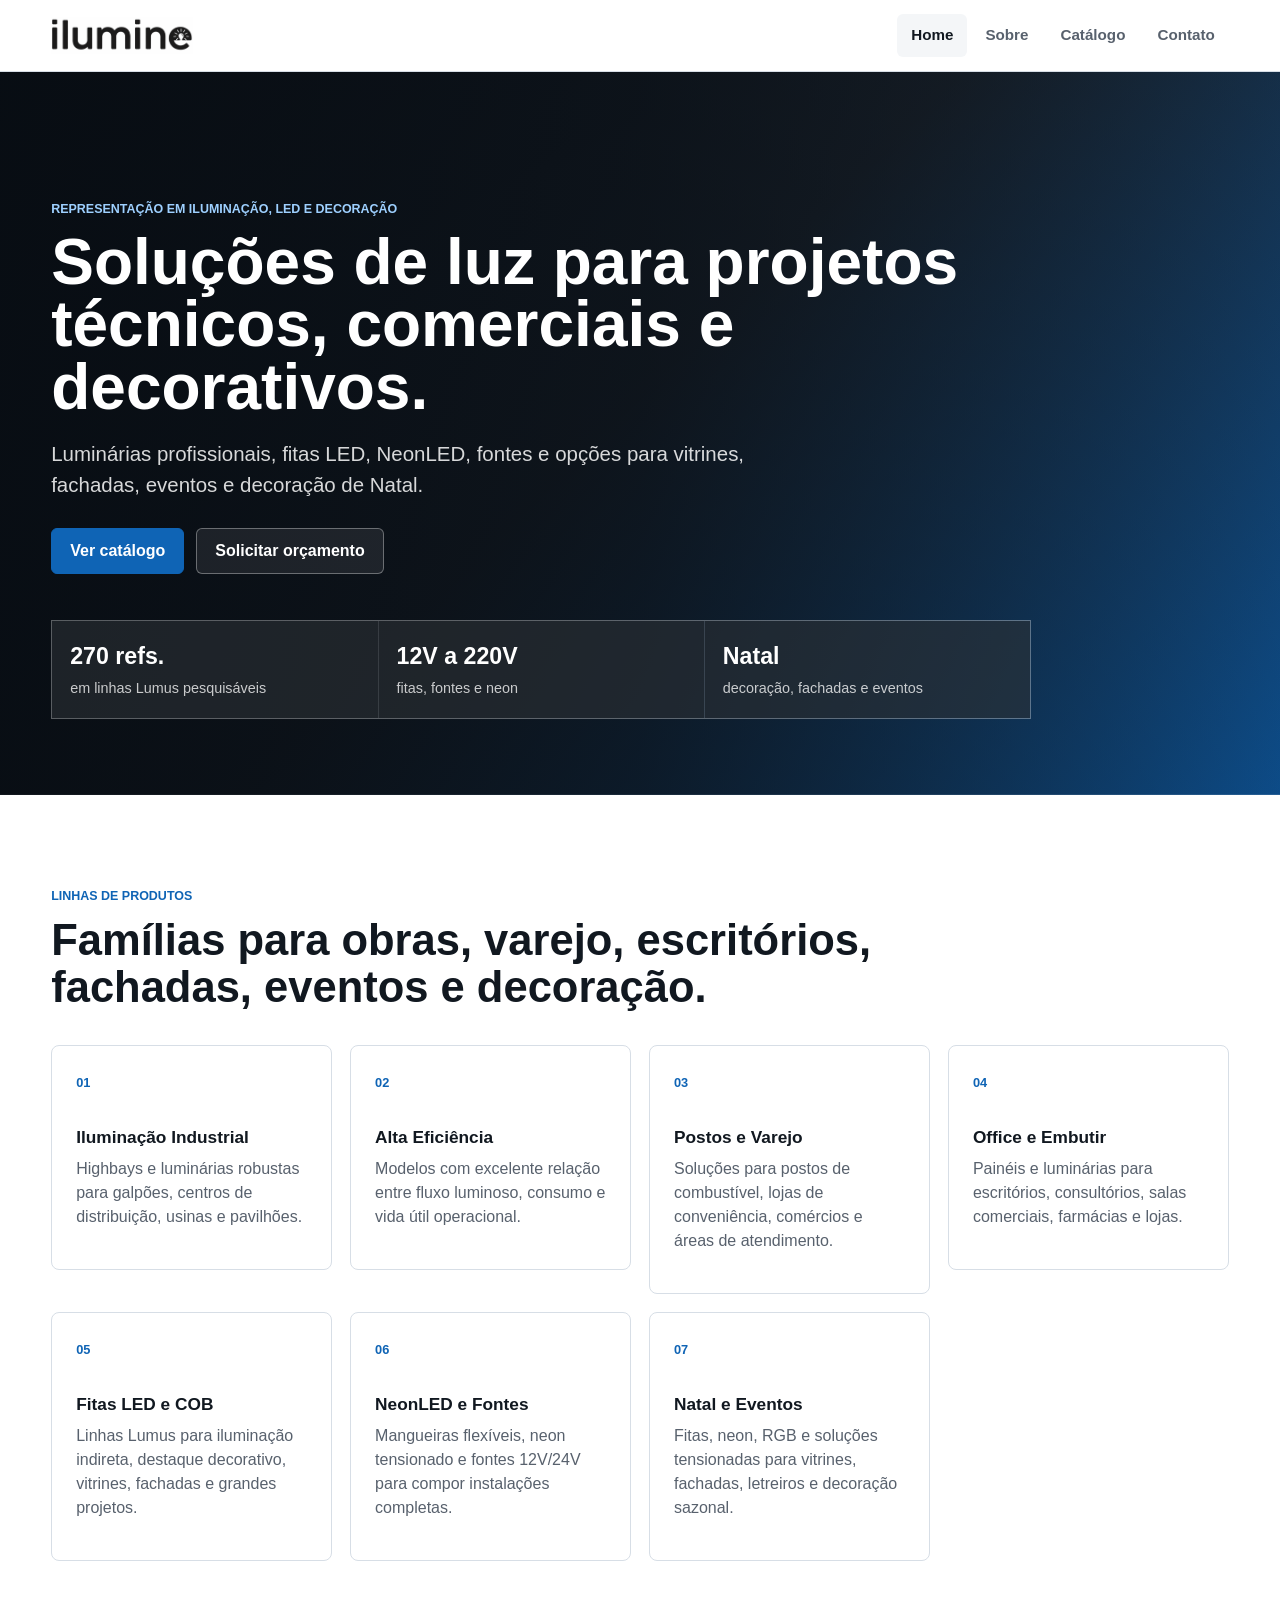
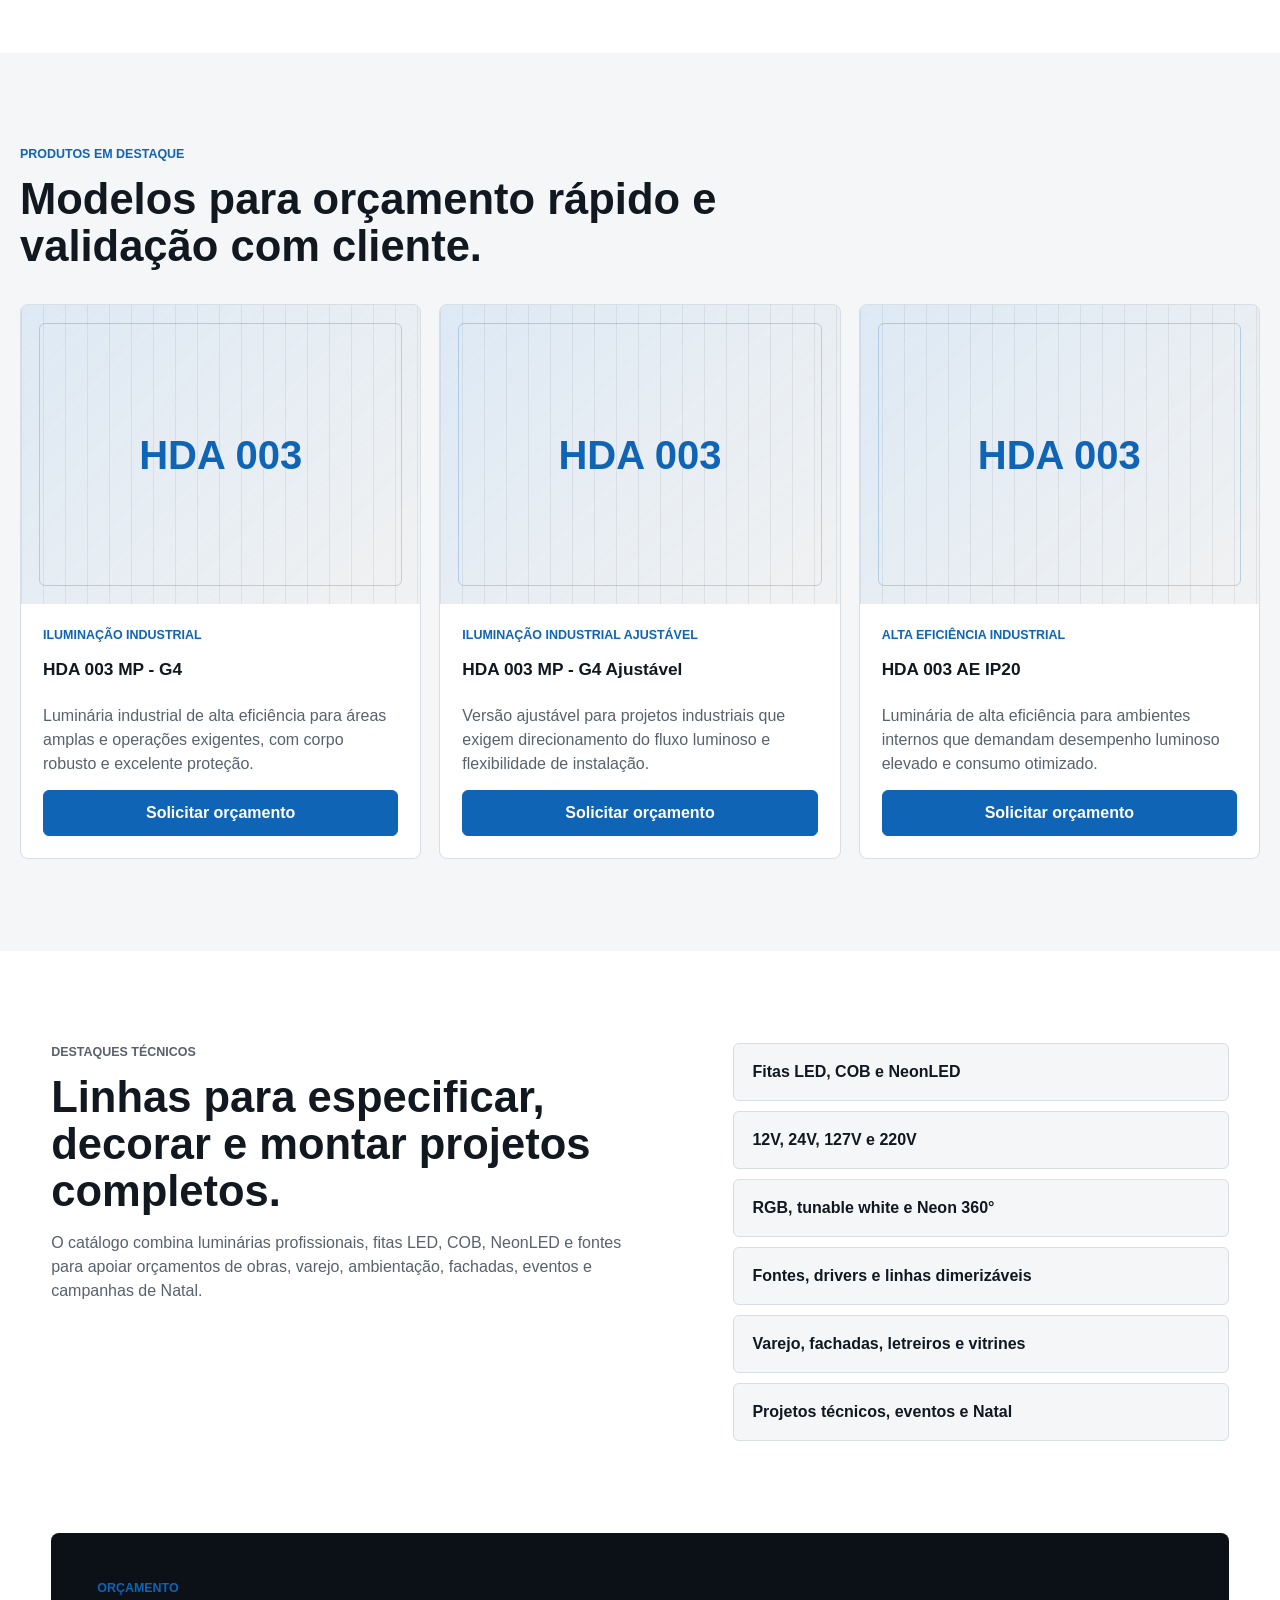
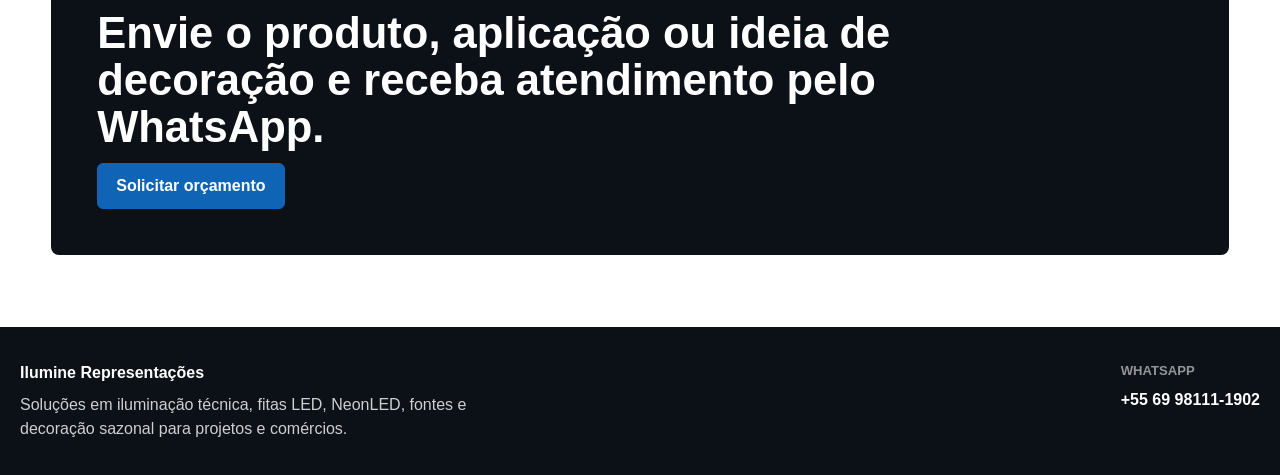
==== index.html @ 845457a4 "alteracao_estrutura" ====
<!doctype html>
<html lang="pt-BR">
  <head>
    <meta charset="utf-8">
    <meta name="viewport" content="width=device-width, initial-scale=1">
    <meta
      name="description"
      content="Ilumine Representações: soluções em iluminação técnica, fitas LED, NeonLED, fontes e decoração sazonal."
    >
    <title>Ilumine Representações | Iluminação, LED e decoração</title>
    <link rel="stylesheet" href="assets/css/style.css">
  </head>
  <body>
    <header class="site-header">
      <a class="brand" href="index.html" aria-label="Ilumine Representações">
        <img class="brand-logo" src="assets/img/logo-preta.png" alt="" data-logo>
        <span class="brand-mark" aria-hidden="true">IL</span>
        <span class="brand-name">Ilumine Representações</span>
      </a>

      <button class="nav-toggle" type="button" aria-label="Abrir menu" aria-expanded="false" data-nav-toggle>
        <span></span>
        <span></span>
        <span></span>
      </button>

      <nav class="site-nav" aria-label="Navegação principal" data-site-nav>
        <a href="index.html">Home</a>
        <a href="sobre.html">Sobre</a>
        <a href="catalogo.html">Catálogo</a>
        <a href="contato.html">Contato</a>
      </nav>
    </header>

    <main>
      <section class="hero hero-home">
        <div class="hero-content">
          <p class="eyebrow">Representação em iluminação, LED e decoração</p>
          <h1>Soluções de luz para projetos técnicos, comerciais e decorativos.</h1>
          <p class="hero-copy">
            Luminárias profissionais, fitas LED, NeonLED, fontes e opções para vitrines, fachadas, eventos e decoração de Natal.
          </p>
          <div class="hero-actions">
            <a class="button button-primary" href="catalogo.html">Ver catálogo</a>
            <a class="button button-secondary" href="#" data-whatsapp-general>Solicitar orçamento</a>
          </div>
          <dl class="hero-metrics" aria-label="Destaques da linha">
            <div>
              <dt>270 refs.</dt>
              <dd>em linhas Lumus pesquisáveis</dd>
            </div>
            <div>
              <dt>12V a 220V</dt>
              <dd>fitas, fontes e neon</dd>
            </div>
            <div>
              <dt>Natal</dt>
              <dd>decoração, fachadas e eventos</dd>
            </div>
          </dl>
        </div>
      </section>

      <section class="section">
        <div class="section-heading">
          <p class="eyebrow">Linhas de produtos</p>
          <h2>Famílias para obras, varejo, escritórios, fachadas, eventos e decoração.</h2>
        </div>

        <div class="category-grid">
          <article class="category-card">
            <span class="category-index">01</span>
            <h3>Iluminação Industrial</h3>
            <p>Highbays e luminárias robustas para galpões, centros de distribuição, usinas e pavilhões.</p>
          </article>
          <article class="category-card">
            <span class="category-index">02</span>
            <h3>Alta Eficiência</h3>
            <p>Modelos com excelente relação entre fluxo luminoso, consumo e vida útil operacional.</p>
          </article>
          <article class="category-card">
            <span class="category-index">03</span>
            <h3>Postos e Varejo</h3>
            <p>Soluções para postos de combustível, lojas de conveniência, comércios e áreas de atendimento.</p>
          </article>
          <article class="category-card">
            <span class="category-index">04</span>
            <h3>Office e Embutir</h3>
            <p>Painéis e luminárias para escritórios, consultórios, salas comerciais, farmácias e lojas.</p>
          </article>
          <article class="category-card">
            <span class="category-index">05</span>
            <h3>Fitas LED e COB</h3>
            <p>Linhas Lumus para iluminação indireta, destaque decorativo, vitrines, fachadas e grandes projetos.</p>
          </article>
          <article class="category-card">
            <span class="category-index">06</span>
            <h3>NeonLED e Fontes</h3>
            <p>Mangueiras flexíveis, neon tensionado e fontes 12V/24V para compor instalações completas.</p>
          </article>
          <article class="category-card">
            <span class="category-index">07</span>
            <h3>Natal e Eventos</h3>
            <p>Fitas, neon, RGB e soluções tensionadas para vitrines, fachadas, letreiros e decoração sazonal.</p>
          </article>
        </div>
      </section>

      <section class="section section-muted">
        <div class="section-heading">
          <p class="eyebrow">Produtos em destaque</p>
          <h2>Modelos para orçamento rápido e validação com cliente.</h2>
        </div>
        <div class="featured-grid" data-featured-products>
          <p class="state-message">Carregando produtos...</p>
        </div>
      </section>

      <section class="section technical-band">
        <div class="technical-copy">
          <p class="eyebrow">Destaques técnicos</p>
          <h2>Linhas para especificar, decorar e montar projetos completos.</h2>
          <p>
            O catálogo combina luminárias profissionais, fitas LED, COB, NeonLED e fontes para apoiar orçamentos de
            obras, varejo, ambientação, fachadas, eventos e campanhas de Natal.
          </p>
        </div>
        <div class="technical-list" aria-label="Destaques técnicos">
          <span>Fitas LED, COB e NeonLED</span>
          <span>12V, 24V, 127V e 220V</span>
          <span>RGB, tunable white e Neon 360°</span>
          <span>Fontes, drivers e linhas dimerizáveis</span>
          <span>Varejo, fachadas, letreiros e vitrines</span>
          <span>Projetos técnicos, eventos e Natal</span>
        </div>
      </section>

      <section class="section cta-section">
        <div>
          <p class="eyebrow">Orçamento</p>
          <h2>Envie o produto, aplicação ou ideia de decoração e receba atendimento pelo WhatsApp.</h2>
        </div>
        <a class="button button-primary" href="#" data-whatsapp-general>Solicitar orçamento</a>
      </section>
    </main>

    <footer class="site-footer">
      <div>
        <strong>Ilumine Representações</strong>
        <p>Soluções em iluminação técnica, fitas LED, NeonLED, fontes e decoração sazonal para projetos e comércios.</p>
      </div>
      <div>
        <span>WhatsApp</span>
        <a href="#" data-whatsapp-general>+55 69 98111-1902</a>
      </div>
    </footer>

    <script src="assets/js/main.js"></script>
  </body>
</html>
---- assets/css/style.css ----
:root {
  --color-bg: #ffffff;
  --color-surface: #f4f6f8;
  --color-surface-strong: #e8edf2;
  --color-text: #111820;
  --color-muted: #58616d;
  --color-line: #d7dee6;
  --color-dark: #0b1117;
  --color-blue: #0f64b5;
  --color-blue-dark: #094b89;
  --color-blue-soft: #e8f2fb;
  --shadow-soft: 0 18px 45px rgba(11, 17, 23, 0.08);
  --radius: 8px;
  --container: 1520px;
  --gutter: clamp(20px, 4vw, 72px);
}

* {
  box-sizing: border-box;
}

html {
  scroll-behavior: smooth;
}

body {
  margin: 0;
  color: var(--color-text);
  background: var(--color-bg);
  font-family: Arial, Helvetica, sans-serif;
  line-height: 1.5;
}

img {
  display: block;
  max-width: 100%;
}

a {
  color: inherit;
  text-decoration: none;
}

button,
input,
select,
textarea {
  font: inherit;
}

.site-header {
  position: sticky;
  top: 0;
  z-index: 20;
  display: flex;
  align-items: center;
  justify-content: space-between;
  min-height: 72px;
  padding: 0 var(--gutter);
  background: rgba(255, 255, 255, 0.94);
  border-bottom: 1px solid var(--color-line);
  backdrop-filter: blur(14px);
}

.brand {
  display: inline-flex;
  align-items: center;
  gap: 14px;
  min-width: 0;
  font-weight: 700;
}

.brand-logo {
  width: clamp(142px, 11vw, 190px);
  height: auto;
  max-height: 48px;
  object-fit: contain;
}

.brand-logo.is-hidden {
  display: none;
}

.brand-mark {
  display: inline-grid;
  place-items: center;
  width: 44px;
  height: 44px;
  color: #ffffff;
  background: var(--color-dark);
  border-radius: 6px;
  font-size: 0.85rem;
  letter-spacing: 0;
}

.brand-logo:not(.is-hidden) + .brand-mark {
  display: none;
}

.brand-name {
  display: none;
  white-space: nowrap;
}

.brand-logo.is-hidden ~ .brand-name {
  display: inline;
}

.site-nav {
  display: flex;
  align-items: center;
  gap: 4px;
}

.site-nav a {
  padding: 10px 14px;
  color: var(--color-muted);
  border-radius: 6px;
  font-size: 0.95rem;
  font-weight: 700;
}

.site-nav a:hover,
.site-nav a.is-active {
  color: var(--color-text);
  background: var(--color-surface);
}

.nav-toggle {
  display: none;
  width: 42px;
  height: 42px;
  padding: 0;
  background: transparent;
  border: 1px solid var(--color-line);
  border-radius: 6px;
}

.nav-toggle span {
  display: block;
  width: 18px;
  height: 2px;
  margin: 4px auto;
  background: var(--color-text);
}

.hero {
  display: grid;
  align-items: end;
  min-height: min(760px, 78vh);
  padding: clamp(92px, 10vw, 146px) var(--gutter) clamp(44px, 7vw, 76px);
  color: #ffffff;
  background:
    linear-gradient(90deg, rgba(7, 12, 18, 0.92), rgba(7, 12, 18, 0.72), rgba(7, 12, 18, 0.28)),
    linear-gradient(135deg, #111820 0%, #202a35 48%, #0f64b5 100%),
    url("../img/hero-industrial.jpg");
  background-position: center;
  background-size: cover;
}

.hero-content,
.page-hero,
.section,
.site-footer {
  width: min(100%, var(--container));
  margin-inline: auto;
}

.hero-content {
  max-width: none;
}

.eyebrow {
  margin: 0 0 12px;
  color: var(--color-blue);
  font-size: 0.78rem;
  font-weight: 800;
  letter-spacing: 0;
  text-transform: uppercase;
}

.hero .eyebrow {
  color: #9ed0ff;
}

h1,
h2,
h3,
p {
  margin-top: 0;
}

h1 {
  max-width: 1040px;
  margin-bottom: 20px;
  font-size: clamp(2.45rem, 5vw, 5.35rem);
  line-height: 0.98;
  letter-spacing: 0;
}

h2 {
  margin-bottom: 16px;
  font-size: clamp(1.8rem, 3.4vw, 3rem);
  line-height: 1.08;
  letter-spacing: 0;
}

h3 {
  margin-bottom: 10px;
  font-size: 1.08rem;
  line-height: 1.2;
}

.hero-copy {
  max-width: 780px;
  margin-bottom: 28px;
  color: rgba(255, 255, 255, 0.84);
  font-size: clamp(1.05rem, 2vw, 1.28rem);
}

.hero-actions,
.cta-section {
  display: flex;
  flex-wrap: wrap;
  gap: 12px;
  align-items: center;
}

.button {
  display: inline-flex;
  align-items: center;
  justify-content: center;
  min-height: 46px;
  padding: 12px 18px;
  border: 1px solid transparent;
  border-radius: 6px;
  cursor: pointer;
  font-weight: 800;
  line-height: 1;
  transition: background-color 160ms ease, border-color 160ms ease, color 160ms ease, transform 160ms ease;
}

.button:hover {
  transform: translateY(-1px);
}

.button-primary {
  color: #ffffff;
  background: var(--color-blue);
  border-color: var(--color-blue);
}

.button-primary:hover {
  background: var(--color-blue-dark);
  border-color: var(--color-blue-dark);
}

.button-secondary {
  color: #ffffff;
  background: rgba(255, 255, 255, 0.08);
  border-color: rgba(255, 255, 255, 0.34);
}

.button-secondary:hover {
  background: rgba(255, 255, 255, 0.16);
}

.hero-metrics {
  display: grid;
  grid-template-columns: repeat(3, minmax(0, 1fr));
  gap: 1px;
  max-width: 980px;
  margin: 46px 0 0;
  background: rgba(255, 255, 255, 0.18);
  border: 1px solid rgba(255, 255, 255, 0.18);
}

.hero-metrics div {
  padding: 18px;
  background: rgba(8, 14, 20, 0.52);
}

.hero-metrics dt {
  margin-bottom: 4px;
  font-size: 1.45rem;
  font-weight: 800;
}

.hero-metrics dd {
  margin: 0;
  color: rgba(255, 255, 255, 0.76);
  font-size: 0.9rem;
}

.section {
  padding: clamp(56px, 8vw, 92px) var(--gutter);
}

.section-muted {
  width: 100%;
  max-width: none;
  padding-inline: max(20px, calc((100vw - var(--container)) / 2));
  background: var(--color-surface);
}

.section-heading {
  max-width: 900px;
  margin-bottom: 34px;
}

.category-grid,
.featured-grid,
.catalog-grid,
.value-grid {
  display: grid;
  grid-template-columns: repeat(auto-fit, minmax(min(100%, 250px), 1fr));
  gap: 18px;
}

.category-grid,
.featured-grid,
.value-grid {
  align-items: start;
}

.category-card,
.value-card,
.product-card,
.contact-panel,
.contact-form {
  background: #ffffff;
  border: 1px solid var(--color-line);
  border-radius: var(--radius);
}

.category-card,
.value-card {
  min-height: 220px;
  padding: 24px;
}

.category-index {
  display: inline-block;
  margin-bottom: 34px;
  color: var(--color-blue);
  font-size: 0.8rem;
  font-weight: 800;
}

.category-card p,
.value-card p,
.rich-text p,
.technical-copy p,
.contact-panel p {
  color: var(--color-muted);
}

.technical-band {
  display: grid;
  grid-template-columns: minmax(0, 1.1fr) minmax(360px, 0.9fr);
  gap: clamp(28px, 6vw, 84px);
  align-items: start;
}

.technical-list {
  display: grid;
  gap: 10px;
}

.technical-list span {
  padding: 16px 18px;
  color: var(--color-text);
  background: var(--color-surface);
  border: 1px solid var(--color-line);
  border-radius: 6px;
  font-weight: 800;
}

.cta-section {
  justify-content: space-between;
  width: min(calc(100% - (var(--gutter) * 2)), var(--container));
  margin-bottom: clamp(42px, 7vw, 72px);
  padding: clamp(28px, 5vw, 46px);
  color: #ffffff;
  background: var(--color-dark);
  border-radius: var(--radius);
}

.cta-section h2 {
  max-width: 980px;
  margin-bottom: 0;
}

.page-hero {
  padding: clamp(72px, 11vw, 120px) var(--gutter) clamp(42px, 6vw, 68px);
  border-bottom: 1px solid var(--color-line);
}

.page-hero h1 {
  color: var(--color-text);
  font-size: clamp(2.2rem, 5vw, 4.4rem);
}

.page-hero p:not(.eyebrow) {
  max-width: 900px;
  color: var(--color-muted);
  font-size: 1.08rem;
}

.split-section {
  display: grid;
  grid-template-columns: minmax(280px, 0.85fr) minmax(0, 1.15fr);
  gap: clamp(28px, 6vw, 84px);
}

.rich-text {
  font-size: 1.05rem;
}

.value-grid {
  width: min(100%, var(--container));
  margin-inline: auto;
  grid-template-columns: repeat(auto-fit, minmax(min(100%, 280px), 1fr));
}

.catalog-section {
  padding-top: 42px;
}

.catalog-toolbar {
  display: grid;
  grid-template-columns: minmax(240px, 1fr) minmax(220px, 320px) auto;
  gap: 16px;
  align-items: end;
  margin-bottom: 26px;
  padding: 18px;
  background: var(--color-surface);
  border: 1px solid var(--color-line);
  border-radius: var(--radius);
}

.field {
  display: grid;
  gap: 8px;
}

.field span {
  color: var(--color-muted);
  font-size: 0.82rem;
  font-weight: 800;
}

.field input,
.field select,
.field textarea {
  width: 100%;
  min-height: 46px;
  padding: 11px 12px;
  color: var(--color-text);
  background: #ffffff;
  border: 1px solid var(--color-line);
  border-radius: 6px;
}

.field textarea {
  resize: vertical;
}

.field input:focus,
.field select:focus,
.field textarea:focus {
  border-color: var(--color-blue);
  outline: 3px solid var(--color-blue-soft);
}

.catalog-count {
  margin: 0;
  color: var(--color-muted);
  font-weight: 800;
  white-space: nowrap;
}

.catalog-grid {
  grid-template-columns: repeat(auto-fit, minmax(min(100%, 320px), 1fr));
  align-items: stretch;
}

.product-card {
  display: grid;
  grid-template-rows: auto 1fr;
  height: 100%;
  overflow: hidden;
  box-shadow: var(--shadow-soft);
}

.product-card.compact {
  box-shadow: none;
}

.product-media {
  position: relative;
  display: grid;
  place-items: center;
  aspect-ratio: 4 / 3;
  overflow: hidden;
  background:
    linear-gradient(135deg, rgba(15, 100, 181, 0.14), rgba(17, 24, 32, 0.06)),
    repeating-linear-gradient(90deg, rgba(17, 24, 32, 0.07) 0, rgba(17, 24, 32, 0.07) 1px, transparent 1px, transparent 22px);
}

.product-media img {
  width: 100%;
  height: 100%;
  object-fit: cover;
}

.product-card.is-missing-image .product-media img {
  display: none;
}

.product-fallback {
  position: absolute;
  inset: 18px;
  display: grid;
  place-items: center;
  color: var(--color-blue);
  border: 1px solid rgba(15, 100, 181, 0.24);
  border-radius: 6px;
  font-size: clamp(1.6rem, 4vw, 2.5rem);
  font-weight: 800;
}

.product-card:not(.is-missing-image) .product-fallback {
  display: none;
}

.product-body {
  display: flex;
  flex-direction: column;
  gap: 14px;
  padding: 22px;
}

.product-category {
  color: var(--color-blue);
  font-size: 0.78rem;
  font-weight: 800;
  text-transform: uppercase;
}

.product-body p {
  margin-bottom: 0;
  color: var(--color-muted);
}

.product-body .button {
  margin-top: auto;
  width: 100%;
}

.tag-list {
  display: flex;
  flex-wrap: wrap;
  gap: 8px;
  margin: 0;
  padding: 0;
  list-style: none;
}

.tag-list li {
  padding: 6px 9px;
  color: var(--color-text);
  background: var(--color-surface);
  border-radius: 6px;
  font-size: 0.82rem;
  font-weight: 700;
}

.product-meta {
  color: var(--color-muted);
  font-size: 0.86rem;
}

.state-message {
  grid-column: 1 / -1;
  margin: 0;
  padding: 24px;
  color: var(--color-muted);
  background: #ffffff;
  border: 1px solid var(--color-line);
  border-radius: var(--radius);
}

.contact-layout {
  display: grid;
  grid-template-columns: minmax(280px, 0.8fr) minmax(0, 1.2fr);
  gap: 22px;
  align-items: start;
}

.contact-panel,
.contact-form {
  padding: clamp(22px, 4vw, 34px);
}

.contact-form {
  display: grid;
  gap: 16px;
}

.site-footer {
  display: flex;
  justify-content: space-between;
  gap: 28px;
  width: 100%;
  max-width: none;
  padding: 34px max(20px, calc((100vw - var(--container)) / 2));
  color: rgba(255, 255, 255, 0.8);
  background: var(--color-dark);
}

.site-footer strong {
  display: block;
  margin-bottom: 8px;
  color: #ffffff;
}

.site-footer p {
  max-width: 520px;
  margin-bottom: 0;
}

.site-footer span {
  display: block;
  margin-bottom: 8px;
  color: rgba(255, 255, 255, 0.56);
  font-size: 0.82rem;
  font-weight: 800;
  text-transform: uppercase;
}

.site-footer a {
  color: #ffffff;
  font-weight: 800;
}

@media (max-width: 920px) {
  .nav-toggle {
    display: block;
  }

  .site-nav {
    position: absolute;
    top: 72px;
    right: 20px;
    left: 20px;
    display: none;
    flex-direction: column;
    align-items: stretch;
    padding: 12px;
    background: #ffffff;
    border: 1px solid var(--color-line);
    border-radius: var(--radius);
    box-shadow: var(--shadow-soft);
  }

  .site-nav.is-open {
    display: flex;
  }

  .category-grid,
  .featured-grid,
  .catalog-grid,
  .value-grid {
    grid-template-columns: repeat(2, minmax(0, 1fr));
  }

  .technical-band,
  .split-section,
  .contact-layout {
    grid-template-columns: 1fr;
  }

  .catalog-toolbar {
    grid-template-columns: 1fr;
  }

  .catalog-count {
    white-space: normal;
  }
}

@media (max-width: 640px) {
  .site-header {
    min-height: 66px;
    padding-inline: 16px;
  }

  .brand-name {
    max-width: 190px;
    overflow: hidden;
    text-overflow: ellipsis;
  }

  .site-nav {
    top: 66px;
    right: 16px;
    left: 16px;
  }

  .hero {
    min-height: 720px;
    padding-inline: 18px;
  }

  .hero-metrics,
  .category-grid,
  .featured-grid,
  .catalog-grid,
  .value-grid {
    grid-template-columns: 1fr;
  }

  .cta-section,
  .site-footer {
    align-items: stretch;
    flex-direction: column;
  }

  .button {
    width: 100%;
  }
}
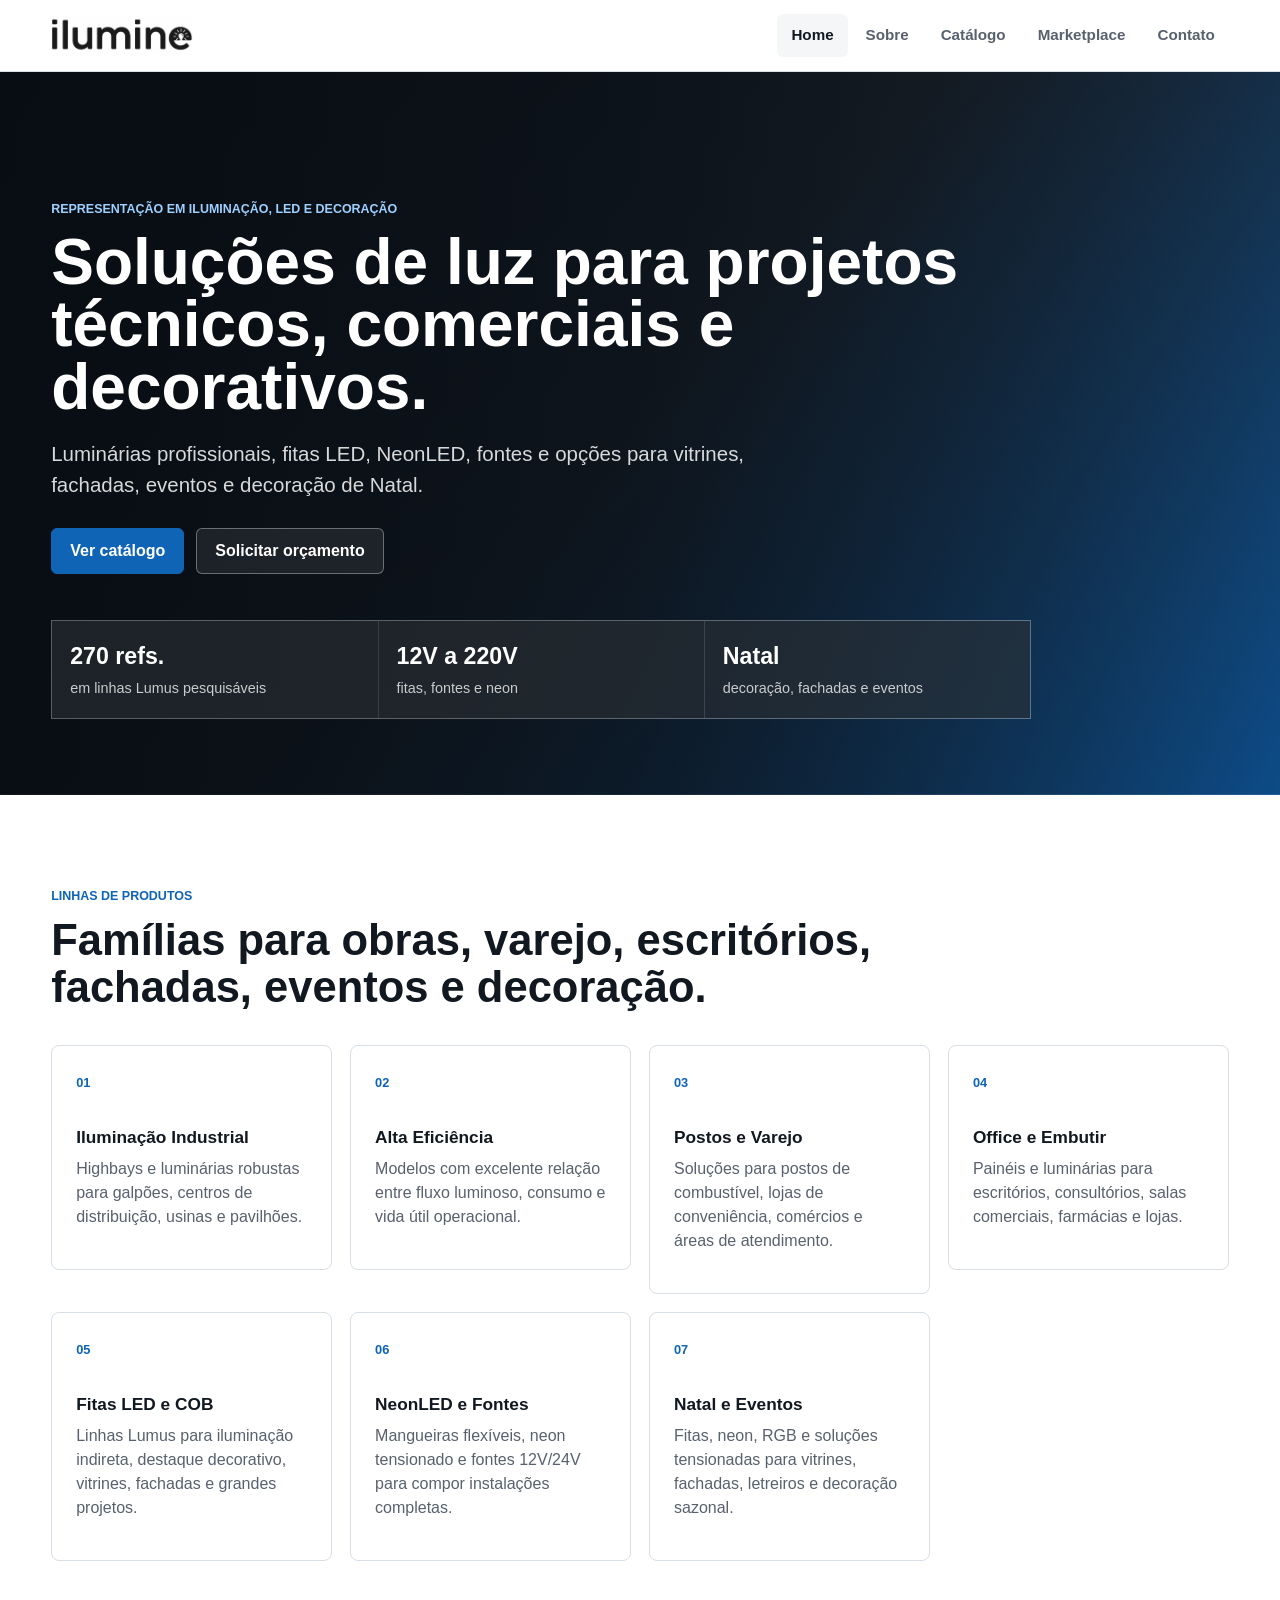
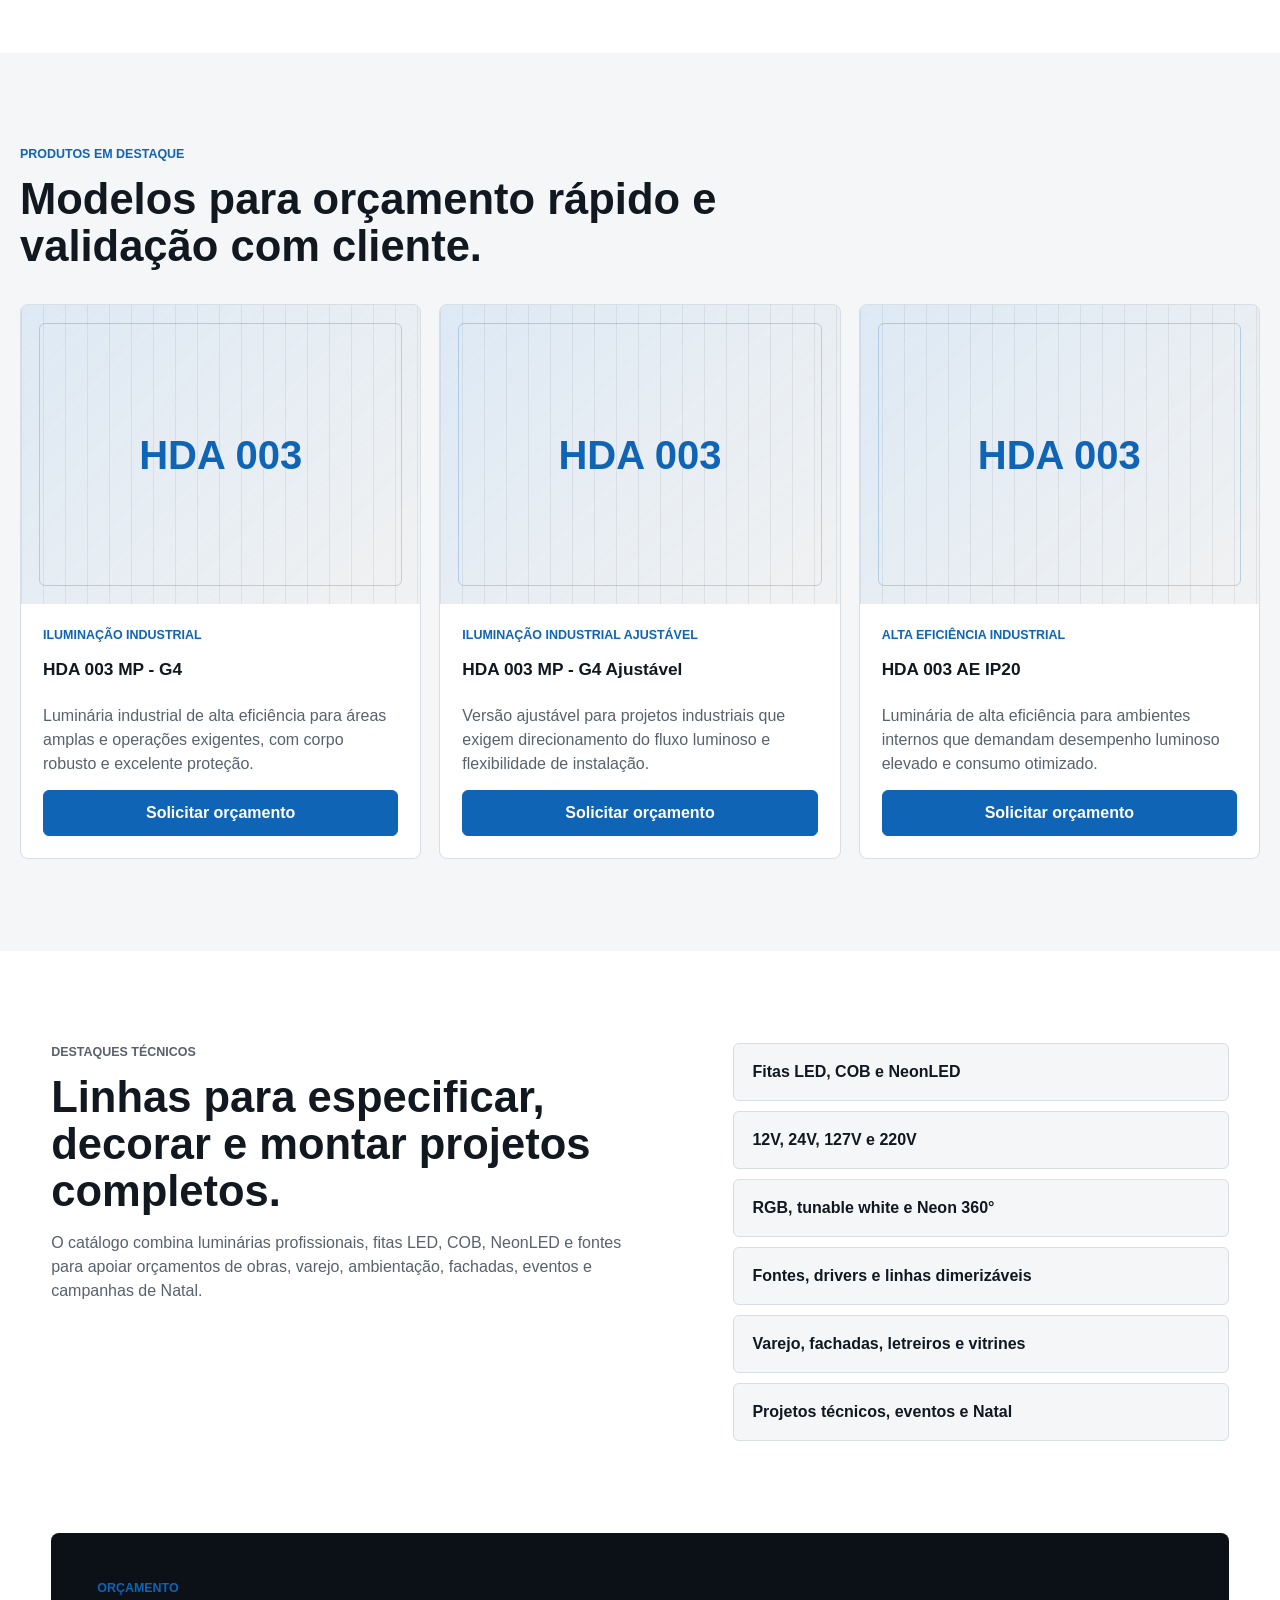
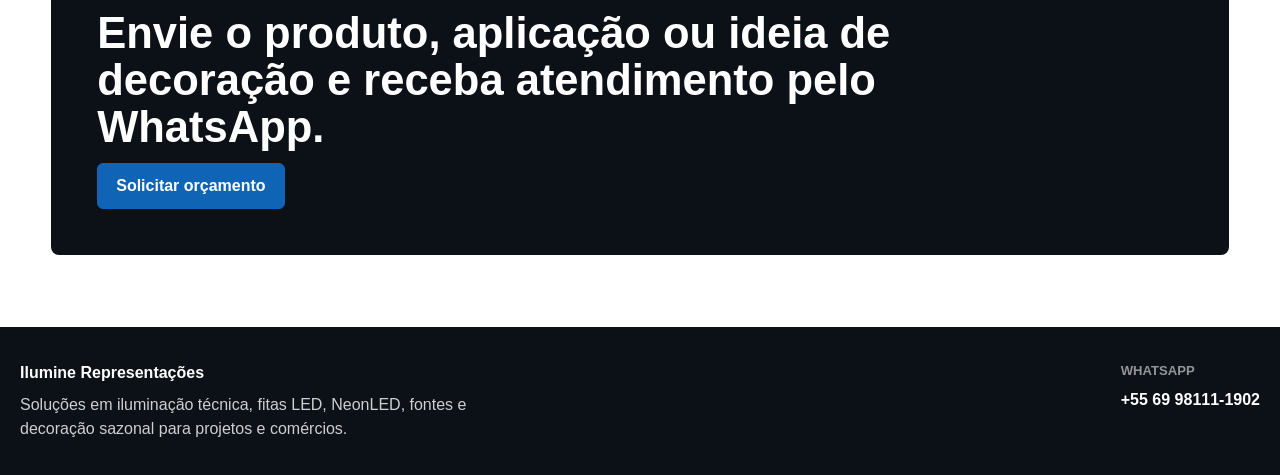
==== commit 9243aaa8: "add marketplace" ====
--- a/index.html
+++ b/index.html
@@ -28,6 +28,7 @@
         <a href="index.html">Home</a>
         <a href="sobre.html">Sobre</a>
         <a href="catalogo.html">Catálogo</a>
+        <a href="marketplace.html">Marketplace</a>
         <a href="contato.html">Contato</a>
       </nav>
     </header>
--- a/assets/css/style.css
+++ b/assets/css/style.css
@@ -581,6 +581,200 @@
   font-size: 0.86rem;
 }
 
+.marketplace-section {
+  padding-top: 42px;
+}
+
+.marketplace-layout {
+  display: grid;
+  grid-template-columns: minmax(0, 1fr) minmax(300px, 340px);
+  gap: 22px;
+  align-items: start;
+}
+
+.marketplace-products {
+  min-width: 0;
+}
+
+.marketplace-grid {
+  grid-template-columns: repeat(auto-fit, minmax(min(100%, 250px), 1fr));
+}
+
+.marketplace-card .product-body {
+  gap: 12px;
+}
+
+.marketplace-price {
+  display: block;
+  color: var(--color-text);
+  font-size: 1.18rem;
+  font-weight: 800;
+}
+
+.quantity-control {
+  display: grid;
+  grid-template-columns: 42px minmax(56px, 1fr) 42px;
+  align-items: center;
+  width: min(100%, 180px);
+  overflow: hidden;
+  background: #ffffff;
+  border: 1px solid var(--color-line);
+  border-radius: 6px;
+}
+
+.quantity-button {
+  display: grid;
+  place-items: center;
+  min-height: 42px;
+  padding: 0;
+  color: var(--color-text);
+  background: var(--color-surface);
+  border: 0;
+  cursor: pointer;
+  font-weight: 800;
+}
+
+.quantity-button:hover {
+  background: var(--color-surface-strong);
+}
+
+.quantity-control input {
+  width: 100%;
+  min-height: 42px;
+  padding: 6px;
+  color: var(--color-text);
+  background: #ffffff;
+  border: 0;
+  border-inline: 1px solid var(--color-line);
+  text-align: center;
+}
+
+.quantity-control input:focus {
+  outline: 3px solid var(--color-blue-soft);
+  outline-offset: -3px;
+}
+
+.marketplace-cart {
+  position: sticky;
+  top: 92px;
+  padding: 22px;
+  background: #ffffff;
+  border: 1px solid var(--color-line);
+  border-radius: var(--radius);
+  box-shadow: var(--shadow-soft);
+}
+
+.marketplace-cart-header {
+  display: flex;
+  gap: 16px;
+  align-items: flex-start;
+  justify-content: space-between;
+}
+
+.marketplace-cart-header h2 {
+  margin-bottom: 0;
+  font-size: clamp(1.55rem, 2.4vw, 2.15rem);
+}
+
+.marketplace-cart-count {
+  padding: 6px 9px;
+  color: var(--color-blue);
+  background: var(--color-blue-soft);
+  border-radius: 6px;
+  font-size: 0.82rem;
+  font-weight: 800;
+  white-space: nowrap;
+}
+
+.marketplace-cart-list {
+  display: grid;
+  gap: 12px;
+  margin: 20px 0;
+}
+
+.marketplace-cart-list .state-message {
+  grid-column: auto;
+  padding: 18px;
+}
+
+.marketplace-cart-item {
+  display: grid;
+  gap: 10px;
+  padding: 14px;
+  background: var(--color-surface);
+  border: 1px solid var(--color-line);
+  border-radius: 6px;
+}
+
+.marketplace-cart-item h3 {
+  margin-bottom: 4px;
+  font-size: 0.98rem;
+}
+
+.marketplace-cart-item p {
+  margin-bottom: 0;
+  color: var(--color-muted);
+  font-size: 0.86rem;
+}
+
+.marketplace-cart-item strong {
+  font-size: 1rem;
+}
+
+.marketplace-remove {
+  justify-self: start;
+  padding: 0;
+  color: var(--color-blue);
+  background: transparent;
+  border: 0;
+  cursor: pointer;
+  font-weight: 800;
+}
+
+.marketplace-remove:hover {
+  color: var(--color-blue-dark);
+}
+
+.marketplace-cart-summary {
+  display: flex;
+  align-items: center;
+  justify-content: space-between;
+  gap: 18px;
+  margin-top: 18px;
+  padding-top: 18px;
+  border-top: 1px solid var(--color-line);
+}
+
+.marketplace-cart-summary span {
+  color: var(--color-muted);
+  font-weight: 800;
+}
+
+.marketplace-cart-summary strong {
+  font-size: 1.28rem;
+}
+
+.marketplace-cart-actions {
+  display: grid;
+  gap: 10px;
+  margin-top: 18px;
+}
+
+.marketplace-clear {
+  color: var(--color-text);
+  background: #ffffff;
+  border-color: var(--color-line);
+}
+
+.marketplace-clear:hover {
+  background: var(--color-surface);
+}
+
+.button.is-disabled {
+  pointer-events: none;
+  opacity: 0.56;
+}
+
 .state-message {
   grid-column: 1 / -1;
   margin: 0;
@@ -677,8 +871,13 @@
 
   .technical-band,
   .split-section,
-  .contact-layout {
+  .contact-layout,
+  .marketplace-layout {
     grid-template-columns: 1fr;
+  }
+
+  .marketplace-cart {
+    position: static;
   }
 
   .catalog-toolbar {
